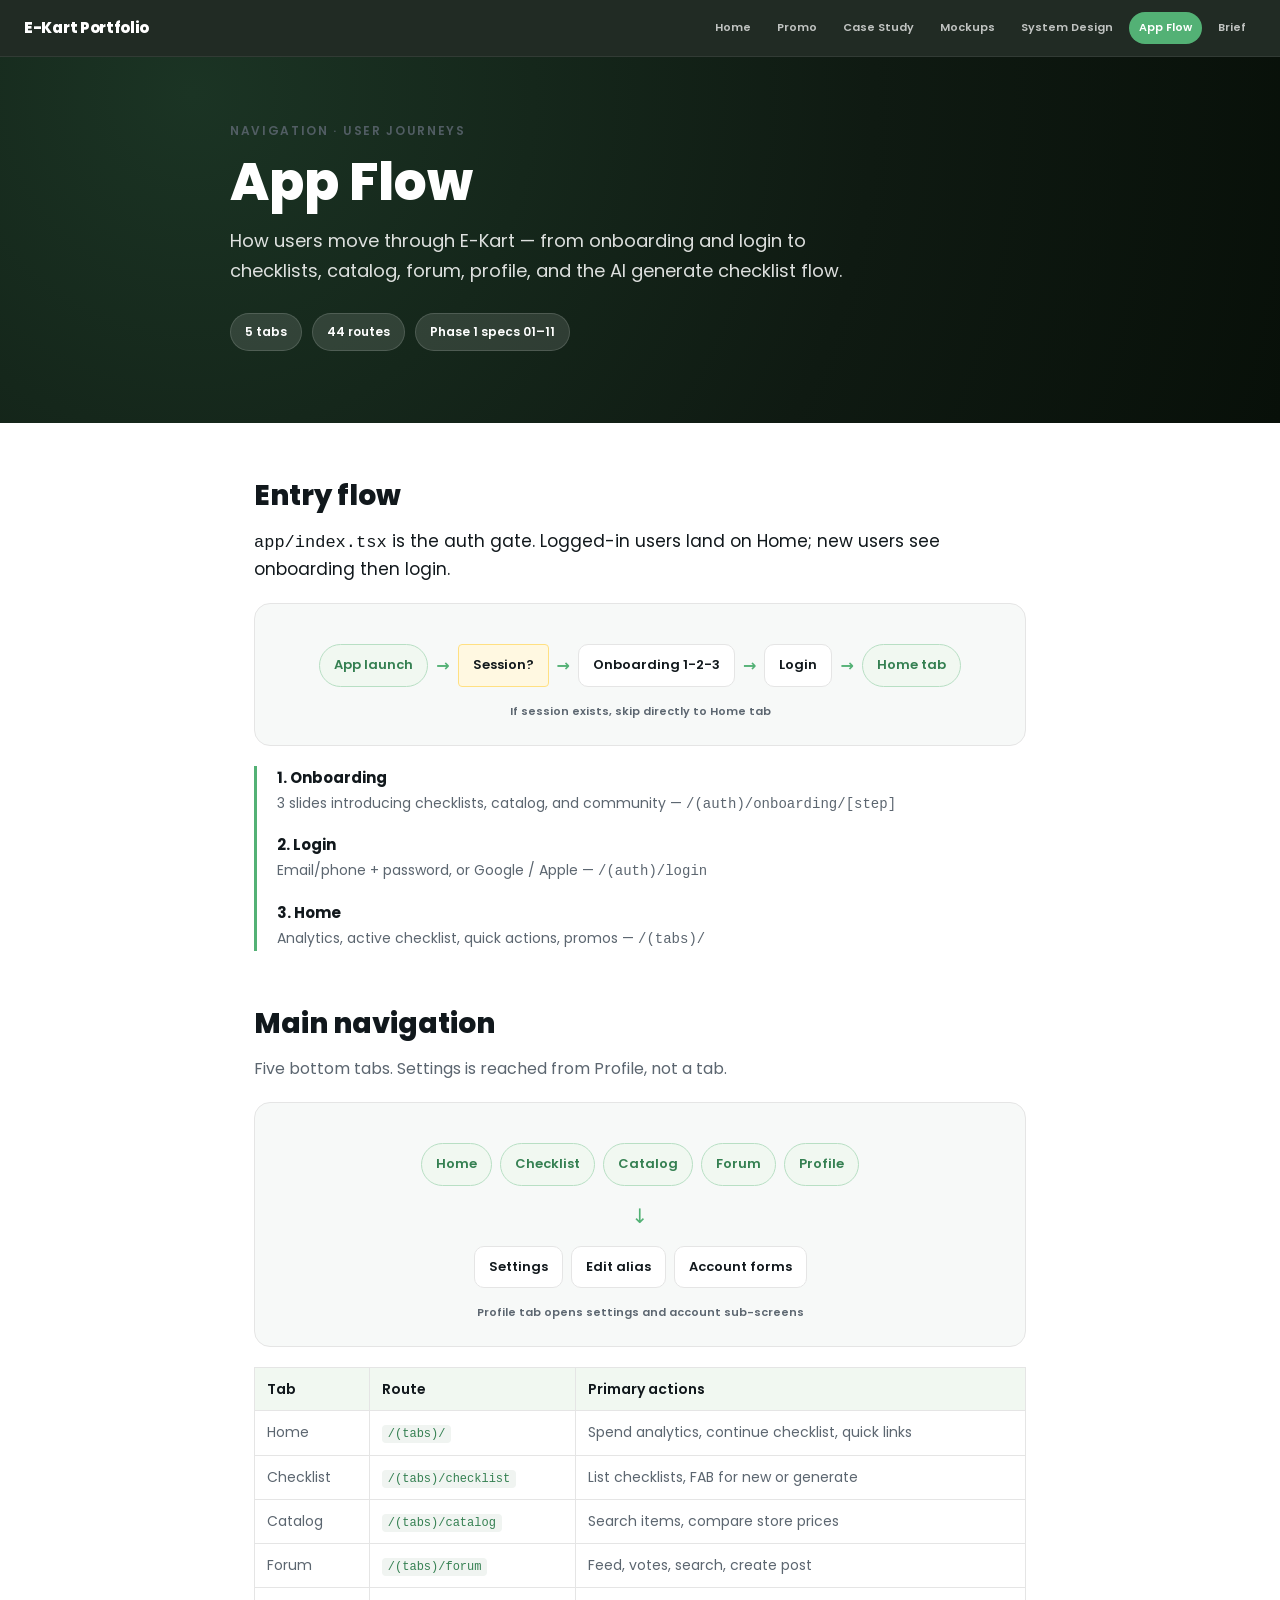
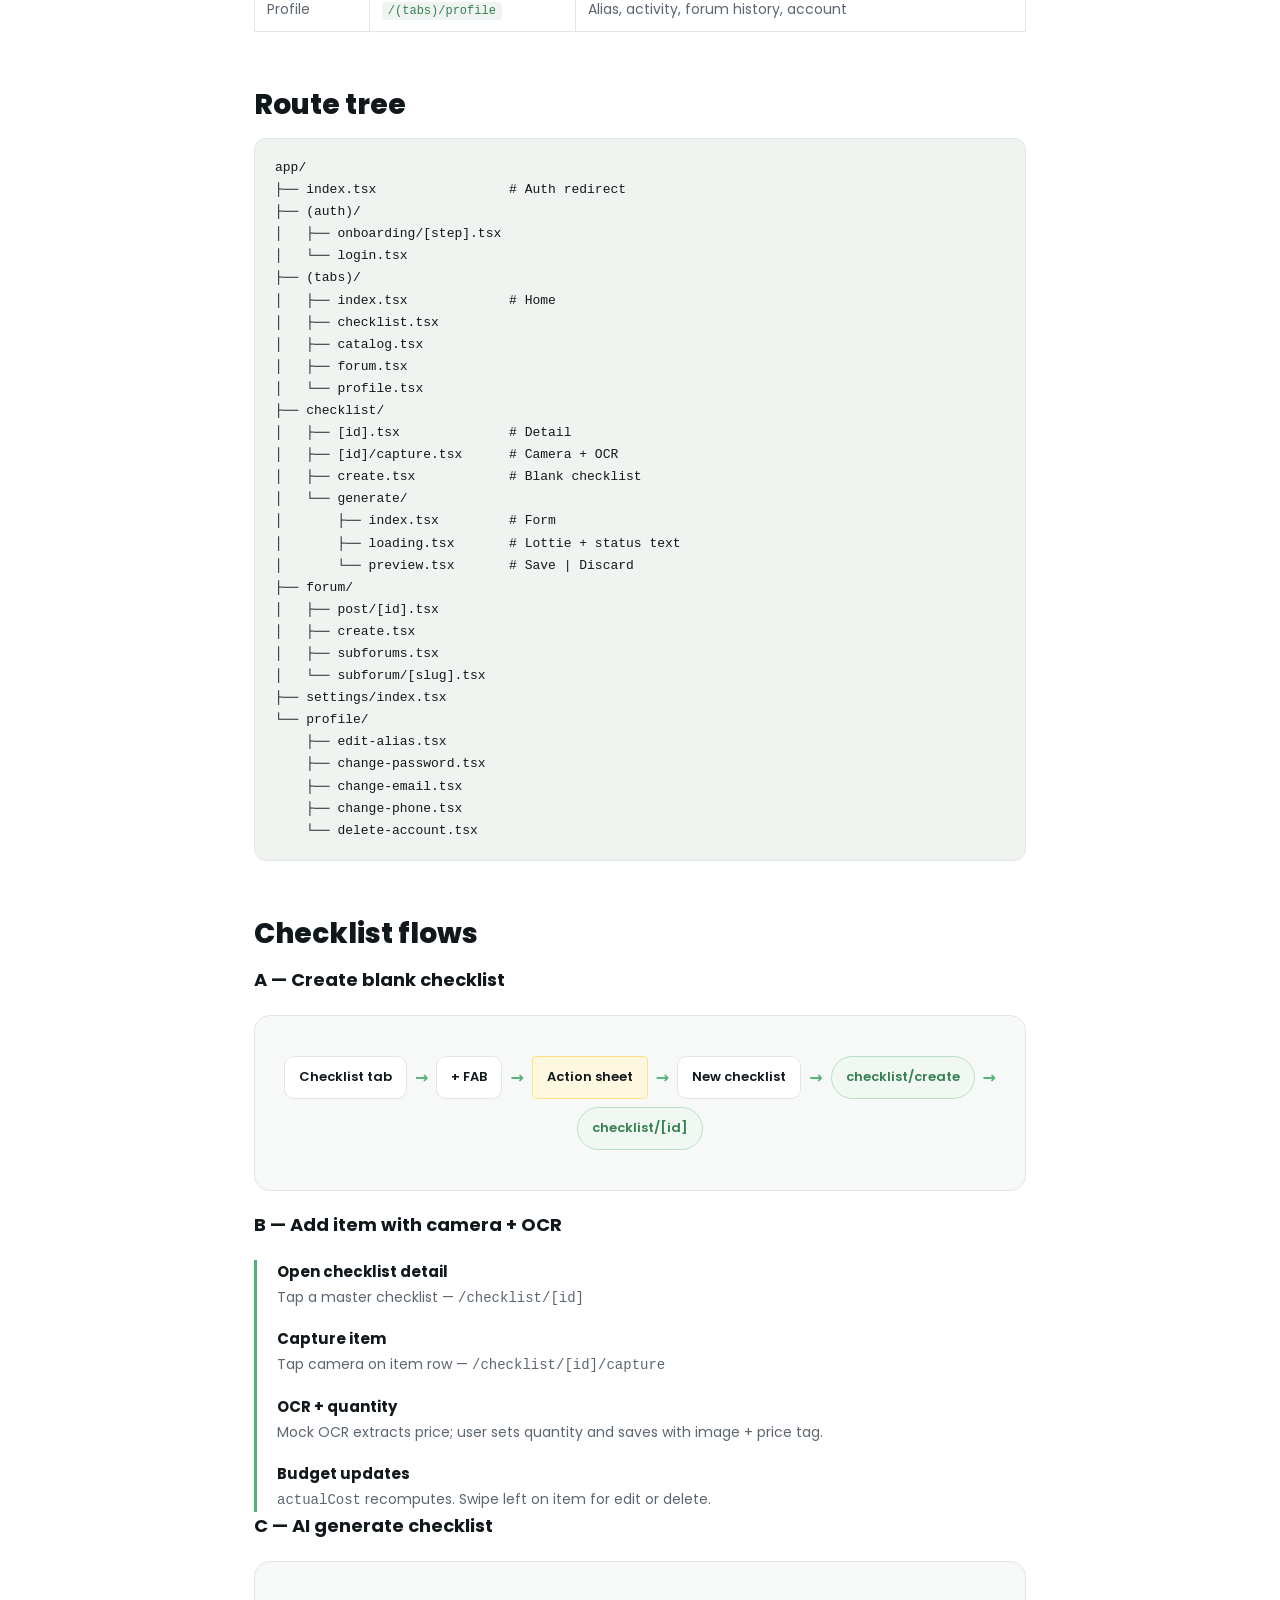
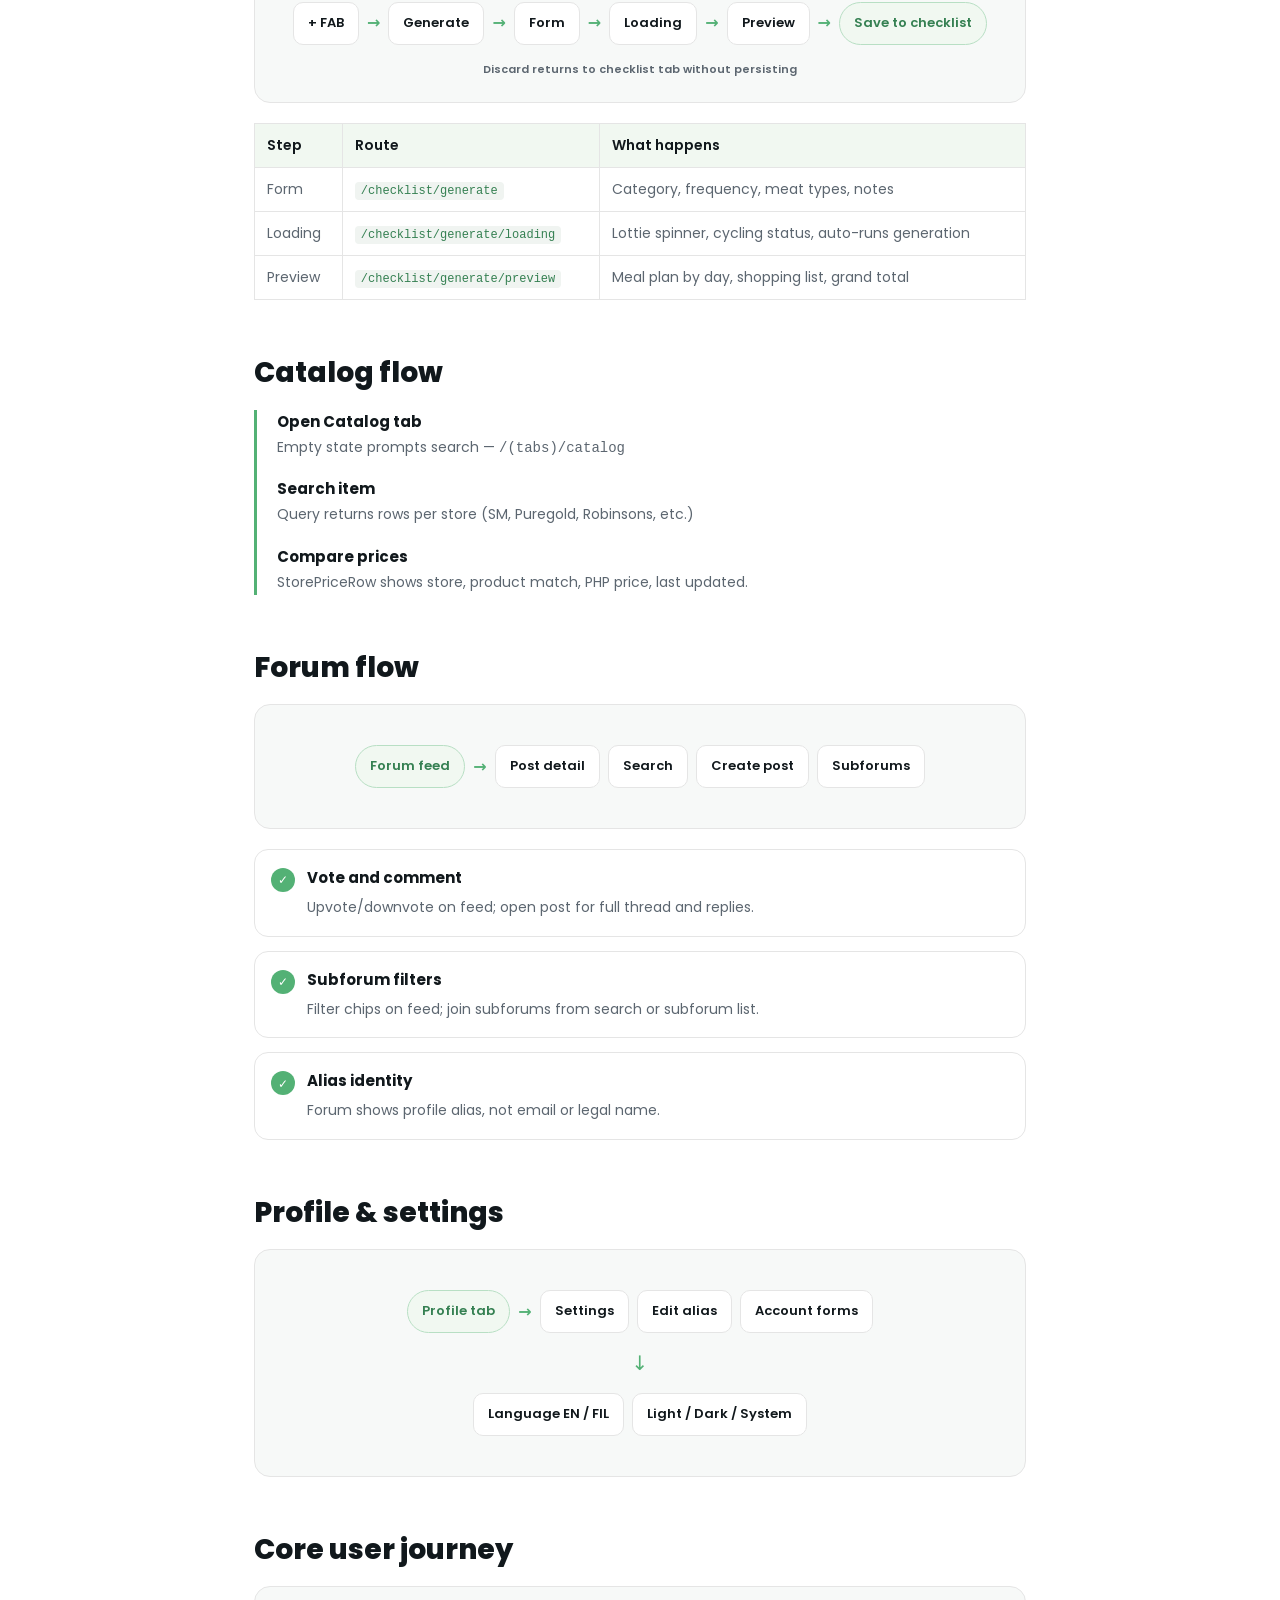
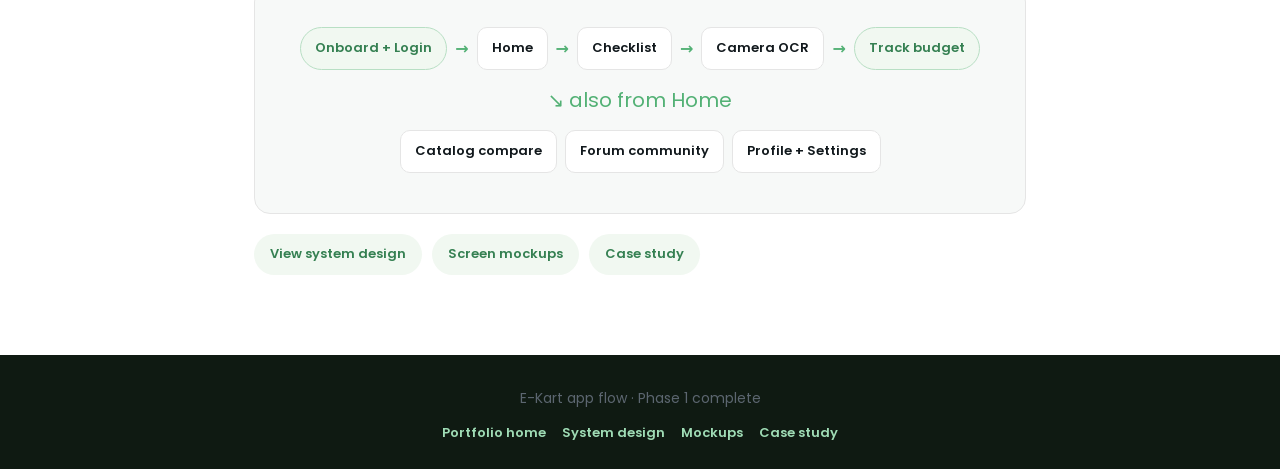
==== ekart-app-flow.html @ ab77cdf3 "e-kart portfolio" ====
<!DOCTYPE html>
<html lang="en">
  <head>
    <meta charset="UTF-8" />
    <meta name="viewport" content="width=device-width, initial-scale=1.0" />
    <title>E-Kart — App Flow</title>
    <link rel="preconnect" href="https://fonts.googleapis.com" />
    <link rel="preconnect" href="https://fonts.gstatic.com" crossorigin />
    <link
      href="https://fonts.googleapis.com/css2?family=Poppins:wght@400;500;600;700;800&display=swap"
      rel="stylesheet" />
    <link rel="stylesheet" href="portfolio-nav.css" />
    <link rel="stylesheet" href="portfolio-docs.css" />
  </head>
  <body>
    <nav class="portfolio-nav">
      <a class="portfolio-nav-brand" href="index.html">E-Kart Portfolio</a>
      <div class="portfolio-nav-links">
        <a href="index.html">Home</a>
        <a href="ekart-promo.html">Promo</a>
        <a href="ekart-case-study.html">Case Study</a>
        <a href="ekart-mockups.html">Mockups</a>
        <a href="ekart-system-design.html">System Design</a>
        <a href="ekart-app-flow.html" class="active">App Flow</a>
        <a href="ekart.md">Brief</a>
      </div>
    </nav>

    <header class="hero">
      <div class="hero-inner">
        <p class="eyebrow">Navigation · User Journeys</p>
        <h1>App Flow</h1>
        <p class="hero-lead">
          How users move through E-Kart — from onboarding and login to checklists, catalog, forum,
          profile, and the AI generate checklist flow.
        </p>
        <div class="meta">
          <span class="pill">5 tabs</span>
          <span class="pill">44 routes</span>
          <span class="pill">Phase 1 specs 01–11</span>
        </div>
      </div>
    </header>

    <main class="content">
      <section id="entry">
        <h2>Entry flow</h2>
        <p class="lead">
          <code>app/index.tsx</code> is the auth gate. Logged-in users land on Home; new users see
          onboarding then login.
        </p>
        <div class="diagram">
          <div class="flow-chart">
            <div class="flow-node start">App launch</div>
            <span class="flow-connector">→</span>
            <div class="flow-node decision">Session?</div>
            <span class="flow-connector">→</span>
            <div class="flow-node">Onboarding 1-2-3</div>
            <span class="flow-connector">→</span>
            <div class="flow-node">Login</div>
            <span class="flow-connector">→</span>
            <div class="flow-node accent start">Home tab</div>
          </div>
          <p class="flow-label">If session exists, skip directly to Home tab</p>
        </div>
        <div class="flow">
          <div class="flow-step">
            <strong>1. Onboarding</strong>
            <span>3 slides introducing checklists, catalog, and community — <code>/(auth)/onboarding/[step]</code></span>
          </div>
          <div class="flow-step">
            <strong>2. Login</strong>
            <span>Email/phone + password, or Google / Apple — <code>/(auth)/login</code></span>
          </div>
          <div class="flow-step">
            <strong>3. Home</strong>
            <span>Analytics, active checklist, quick actions, promos — <code>/(tabs)/</code></span>
          </div>
        </div>
      </section>

      <section id="tabs">
        <h2>Main navigation</h2>
        <p>Five bottom tabs. Settings is reached from Profile, not a tab.</p>
        <div class="diagram">
          <div class="flow-chart">
            <div class="flow-node start">Home</div>
            <div class="flow-node start">Checklist</div>
            <div class="flow-node start">Catalog</div>
            <div class="flow-node start">Forum</div>
            <div class="flow-node start">Profile</div>
          </div>
          <div class="arch-arrow-down">↓</div>
          <div class="flow-chart">
            <div class="flow-node">Settings</div>
            <div class="flow-node">Edit alias</div>
            <div class="flow-node">Account forms</div>
          </div>
          <p class="flow-label">Profile tab opens settings and account sub-screens</p>
        </div>
        <table class="doc-table">
          <thead>
            <tr>
              <th>Tab</th>
              <th>Route</th>
              <th>Primary actions</th>
            </tr>
          </thead>
          <tbody>
            <tr>
              <td>Home</td>
              <td><code>/(tabs)/</code></td>
              <td>Spend analytics, continue checklist, quick links</td>
            </tr>
            <tr>
              <td>Checklist</td>
              <td><code>/(tabs)/checklist</code></td>
              <td>List checklists, FAB for new or generate</td>
            </tr>
            <tr>
              <td>Catalog</td>
              <td><code>/(tabs)/catalog</code></td>
              <td>Search items, compare store prices</td>
            </tr>
            <tr>
              <td>Forum</td>
              <td><code>/(tabs)/forum</code></td>
              <td>Feed, votes, search, create post</td>
            </tr>
            <tr>
              <td>Profile</td>
              <td><code>/(tabs)/profile</code></td>
              <td>Alias, activity, forum history, account</td>
            </tr>
          </tbody>
        </table>
      </section>

      <section id="routes">
        <h2>Route tree</h2>
        <pre class="route-tree">app/
├── index.tsx                 # Auth redirect
├── (auth)/
│   ├── onboarding/[step].tsx
│   └── login.tsx
├── (tabs)/
│   ├── index.tsx             # Home
│   ├── checklist.tsx
│   ├── catalog.tsx
│   ├── forum.tsx
│   └── profile.tsx
├── checklist/
│   ├── [id].tsx              # Detail
│   ├── [id]/capture.tsx      # Camera + OCR
│   ├── create.tsx            # Blank checklist
│   └── generate/
│       ├── index.tsx         # Form
│       ├── loading.tsx       # Lottie + status text
│       └── preview.tsx       # Save | Discard
├── forum/
│   ├── post/[id].tsx
│   ├── create.tsx
│   ├── subforums.tsx
│   └── subforum/[slug].tsx
├── settings/index.tsx
└── profile/
    ├── edit-alias.tsx
    ├── change-password.tsx
    ├── change-email.tsx
    ├── change-phone.tsx
    └── delete-account.tsx</pre>
      </section>

      <section id="checklist">
        <h2>Checklist flows</h2>

        <h3>A — Create blank checklist</h3>
        <div class="diagram">
          <div class="flow-chart">
            <div class="flow-node">Checklist tab</div>
            <span class="flow-connector">→</span>
            <div class="flow-node">+ FAB</div>
            <span class="flow-connector">→</span>
            <div class="flow-node decision">Action sheet</div>
            <span class="flow-connector">→</span>
            <div class="flow-node">New checklist</div>
            <span class="flow-connector">→</span>
            <div class="flow-node accent">checklist/create</div>
            <span class="flow-connector">→</span>
            <div class="flow-node accent">checklist/[id]</div>
          </div>
        </div>

        <h3>B — Add item with camera + OCR</h3>
        <div class="flow">
          <div class="flow-step">
            <strong>Open checklist detail</strong>
            <span>Tap a master checklist — <code>/checklist/[id]</code></span>
          </div>
          <div class="flow-step">
            <strong>Capture item</strong>
            <span>Tap camera on item row — <code>/checklist/[id]/capture</code></span>
          </div>
          <div class="flow-step">
            <strong>OCR + quantity</strong>
            <span>Mock OCR extracts price; user sets quantity and saves with image + price tag.</span>
          </div>
          <div class="flow-step">
            <strong>Budget updates</strong>
            <span><code>actualCost</code> recomputes. Swipe left on item for edit or delete.</span>
          </div>
        </div>

        <h3>C — AI generate checklist</h3>
        <div class="diagram">
          <div class="flow-chart">
            <div class="flow-node">+ FAB</div>
            <span class="flow-connector">→</span>
            <div class="flow-node">Generate</div>
            <span class="flow-connector">→</span>
            <div class="flow-node">Form</div>
            <span class="flow-connector">→</span>
            <div class="flow-node">Loading</div>
            <span class="flow-connector">→</span>
            <div class="flow-node">Preview</div>
            <span class="flow-connector">→</span>
            <div class="flow-node accent">Save to checklist</div>
          </div>
          <p class="flow-label">Discard returns to checklist tab without persisting</p>
        </div>
        <table class="doc-table">
          <thead>
            <tr>
              <th>Step</th>
              <th>Route</th>
              <th>What happens</th>
            </tr>
          </thead>
          <tbody>
            <tr>
              <td>Form</td>
              <td><code>/checklist/generate</code></td>
              <td>Category, frequency, meat types, notes</td>
            </tr>
            <tr>
              <td>Loading</td>
              <td><code>/checklist/generate/loading</code></td>
              <td>Lottie spinner, cycling status, auto-runs generation</td>
            </tr>
            <tr>
              <td>Preview</td>
              <td><code>/checklist/generate/preview</code></td>
              <td>Meal plan by day, shopping list, grand total</td>
            </tr>
          </tbody>
        </table>
      </section>

      <section id="catalog">
        <h2>Catalog flow</h2>
        <div class="flow">
          <div class="flow-step">
            <strong>Open Catalog tab</strong>
            <span>Empty state prompts search — <code>/(tabs)/catalog</code></span>
          </div>
          <div class="flow-step">
            <strong>Search item</strong>
            <span>Query returns rows per store (SM, Puregold, Robinsons, etc.)</span>
          </div>
          <div class="flow-step">
            <strong>Compare prices</strong>
            <span>StorePriceRow shows store, product match, PHP price, last updated.</span>
          </div>
        </div>
      </section>

      <section id="forum">
        <h2>Forum flow</h2>
        <div class="diagram">
          <div class="flow-chart">
            <div class="flow-node start">Forum feed</div>
            <span class="flow-connector">→</span>
            <div class="flow-node">Post detail</div>
            <div class="flow-node">Search</div>
            <div class="flow-node">Create post</div>
            <div class="flow-node">Subforums</div>
          </div>
        </div>
        <ul class="feature-list">
          <li>
            <div>
              <strong>Vote and comment</strong>
              <span>Upvote/downvote on feed; open post for full thread and replies.</span>
            </div>
          </li>
          <li>
            <div>
              <strong>Subforum filters</strong>
              <span>Filter chips on feed; join subforums from search or subforum list.</span>
            </div>
          </li>
          <li>
            <div>
              <strong>Alias identity</strong>
              <span>Forum shows profile alias, not email or legal name.</span>
            </div>
          </li>
        </ul>
      </section>

      <section id="profile">
        <h2>Profile &amp; settings</h2>
        <div class="diagram">
          <div class="flow-chart">
            <div class="flow-node start">Profile tab</div>
            <span class="flow-connector">→</span>
            <div class="flow-node">Settings</div>
            <div class="flow-node">Edit alias</div>
            <div class="flow-node">Account forms</div>
          </div>
          <div class="arch-arrow-down">↓</div>
          <div class="flow-chart">
            <div class="flow-node">Language EN / FIL</div>
            <div class="flow-node">Light / Dark / System</div>
          </div>
        </div>
      </section>

      <section id="journey">
        <h2>Core user journey</h2>
        <div class="diagram">
          <div class="flow-chart">
            <div class="flow-node start">Onboard + Login</div>
            <span class="flow-connector">→</span>
            <div class="flow-node">Home</div>
            <span class="flow-connector">→</span>
            <div class="flow-node">Checklist</div>
            <span class="flow-connector">→</span>
            <div class="flow-node">Camera OCR</div>
            <span class="flow-connector">→</span>
            <div class="flow-node accent">Track budget</div>
          </div>
          <div class="arch-arrow-down">↘ also from Home</div>
          <div class="flow-chart">
            <div class="flow-node">Catalog compare</div>
            <div class="flow-node">Forum community</div>
            <div class="flow-node">Profile + Settings</div>
          </div>
        </div>
        <div class="cross-links">
          <a href="ekart-system-design.html">View system design</a>
          <a href="ekart-mockups.html">Screen mockups</a>
          <a href="ekart-case-study.html">Case study</a>
        </div>
      </section>
    </main>

    <footer>
      <p>E-Kart app flow · Phase 1 complete</p>
      <nav class="portfolio-footer-nav portfolio-footer-nav--dark">
        <a href="index.html">Portfolio home</a>
        <a href="ekart-system-design.html">System design</a>
        <a href="ekart-mockups.html">Mockups</a>
        <a href="ekart-case-study.html">Case study</a>
      </nav>
    </footer>
  </body>
</html>
---- portfolio-nav.css ----
/* Shared navigation for E-Kart portfolio pages */
.portfolio-nav {
  position: sticky;
  top: 0;
  z-index: 100;
  display: flex;
  align-items: center;
  justify-content: space-between;
  gap: 16px;
  padding: 12px 24px;
  background: rgba(15, 26, 18, 0.92);
  backdrop-filter: blur(10px);
  border-bottom: 1px solid rgba(255, 255, 255, 0.08);
  font-family: 'Poppins', system-ui, sans-serif;
}

.portfolio-nav-brand {
  color: #fff;
  font-size: 15px;
  font-weight: 800;
  text-decoration: none;
  letter-spacing: -0.02em;
}

.portfolio-nav-brand:hover {
  color: #9fdcb5;
  text-decoration: none;
}

.portfolio-nav-links {
  display: flex;
  flex-wrap: wrap;
  gap: 6px;
  justify-content: flex-end;
}

.portfolio-nav-links a {
  color: rgba(255, 255, 255, 0.72);
  font-size: 11px;
  font-weight: 600;
  text-decoration: none;
  padding: 7px 10px;
  border-radius: 999px;
  transition: background 0.15s, color 0.15s;
}

.portfolio-nav-links a:hover {
  color: #fff;
  background: rgba(255, 255, 255, 0.1);
  text-decoration: none;
}

.portfolio-nav-links a.active {
  color: #fff;
  background: #53b175;
}

.portfolio-footer-nav {
  display: flex;
  flex-wrap: wrap;
  gap: 8px 16px;
  justify-content: center;
  margin-top: 12px;
}

.portfolio-footer-nav a {
  font-size: 13px;
  font-weight: 600;
  text-decoration: none;
}

.portfolio-footer-nav--dark a {
  color: #9fdcb5;
}

.portfolio-footer-nav--light a {
  color: #358052;
}

@media (max-width: 640px) {
  .portfolio-nav {
    flex-direction: column;
    align-items: stretch;
    padding: 12px 16px;
  }

  .portfolio-nav-links {
    justify-content: flex-start;
  }
}

@media print {
  .portfolio-nav {
    display: none;
  }
}
---- portfolio-docs.css ----
/* Documentation pages — aligned with ekart-case-study.html */
:root {
  --accent: #53b175;
  --accent-dark: #358052;
  --accent-soft: #f1f8f1;
  --bg-deep: #0f1a12;
  --text: #11181c;
  --text-muted: #5c6670;
  --border: #e5e5e5;
  --surface: #ffffff;
  --surface-alt: #f7f9f8;
  --code-bg: #f0f4f1;
}

* {
  box-sizing: border-box;
  margin: 0;
  padding: 0;
}

body {
  font-family: 'Poppins', system-ui, sans-serif;
  color: var(--text);
  background: var(--surface);
  line-height: 1.6;
}

a {
  color: var(--accent-dark);
  text-decoration: none;
}

a:hover {
  text-decoration: underline;
}

.hero {
  background: radial-gradient(circle at 15% 10%, #1b3424 0%, var(--bg-deep) 60%, #081009 100%);
  color: #fff;
  padding: 64px 24px 72px;
}

.hero-inner,
.content {
  max-width: 820px;
  margin: 0 auto;
}

.eyebrow {
  font-size: 12px;
  font-weight: 600;
  letter-spacing: 0.14em;
  text-transform: uppercase;
  opacity: 0.85;
}

.hero h1 {
  font-size: clamp(36px, 6vw, 52px);
  font-weight: 800;
  line-height: 1.08;
  margin-top: 12px;
}

.hero-lead {
  margin-top: 16px;
  font-size: 18px;
  line-height: 1.65;
  color: rgba(255, 255, 255, 0.86);
  max-width: 640px;
}

.meta {
  display: flex;
  flex-wrap: wrap;
  gap: 10px;
  margin-top: 28px;
}

.pill {
  font-size: 12px;
  font-weight: 600;
  padding: 8px 14px;
  border-radius: 999px;
  background: rgba(255, 255, 255, 0.12);
  border: 1px solid rgba(255, 255, 255, 0.14);
}

.content {
  padding: 56px 24px 80px;
}

section + section {
  margin-top: 56px;
}

h2 {
  font-size: 28px;
  font-weight: 800;
  line-height: 1.2;
  margin-bottom: 16px;
}

h3 {
  font-size: 18px;
  font-weight: 700;
  margin-bottom: 8px;
}

p {
  color: var(--text-muted);
  margin-bottom: 14px;
}

p:last-child {
  margin-bottom: 0;
}

.lead {
  font-size: 17px;
  color: var(--text);
}

.grid-2 {
  display: grid;
  grid-template-columns: repeat(2, minmax(0, 1fr));
  gap: 16px;
  margin-top: 20px;
}

.card {
  background: var(--surface-alt);
  border: 1px solid var(--border);
  border-radius: 16px;
  padding: 20px;
}

.card p {
  font-size: 14px;
}

.card strong {
  display: block;
  color: var(--text);
  font-size: 15px;
  margin-bottom: 6px;
}

.phase-badge {
  display: inline-block;
  font-size: 11px;
  font-weight: 700;
  letter-spacing: 0.06em;
  text-transform: uppercase;
  padding: 4px 10px;
  border-radius: 999px;
  margin-bottom: 12px;
}

.phase-badge.p1 {
  background: var(--accent-soft);
  color: var(--accent-dark);
}

.phase-badge.p2 {
  background: #e8f0ff;
  color: #2b4c8c;
}

.feature-list {
  list-style: none;
  margin-top: 16px;
  display: flex;
  flex-direction: column;
  gap: 14px;
}

.feature-list li {
  display: flex;
  gap: 12px;
  align-items: flex-start;
  padding: 16px;
  border: 1px solid var(--border);
  border-radius: 14px;
  background: var(--surface);
}

.feature-list li::before {
  content: '✓';
  flex-shrink: 0;
  width: 24px;
  height: 24px;
  border-radius: 50%;
  background: var(--accent);
  color: #fff;
  font-size: 12px;
  font-weight: 700;
  display: grid;
  place-items: center;
  margin-top: 2px;
}

.feature-list strong {
  display: block;
  color: var(--text);
  font-size: 15px;
  margin-bottom: 4px;
}

.feature-list span {
  font-size: 14px;
  color: var(--text-muted);
}

.doc-table {
  width: 100%;
  border-collapse: collapse;
  margin: 16px 0;
  font-size: 14px;
}

.doc-table th,
.doc-table td {
  border: 1px solid var(--border);
  padding: 10px 12px;
  text-align: left;
  vertical-align: top;
}

.doc-table th {
  background: var(--accent-soft);
  color: var(--text);
  font-weight: 600;
}

.doc-table td {
  color: var(--text-muted);
}

.doc-table code {
  font-size: 12px;
  background: var(--code-bg);
  padding: 2px 6px;
  border-radius: 4px;
  color: var(--accent-dark);
}

.flow {
  margin-top: 20px;
  border-left: 3px solid var(--accent);
  padding-left: 20px;
  display: flex;
  flex-direction: column;
  gap: 18px;
}

.flow-step strong {
  display: block;
  color: var(--text);
  font-size: 15px;
}

.flow-step span {
  font-size: 14px;
  color: var(--text-muted);
}

.route-tree {
  font-family: ui-monospace, 'SF Mono', Menlo, monospace;
  font-size: 13px;
  line-height: 1.7;
  color: var(--text);
  background: var(--code-bg);
  border: 1px solid var(--border);
  border-radius: 12px;
  padding: 18px 20px;
  overflow-x: auto;
  margin-top: 16px;
}

/* Architecture diagrams — pure CSS, no Mermaid */
.diagram {
  margin: 20px 0;
  padding: 24px;
  background: var(--surface-alt);
  border: 1px solid var(--border);
  border-radius: 16px;
  overflow-x: auto;
}

.arch-row {
  display: flex;
  align-items: stretch;
  justify-content: center;
  gap: 12px;
  flex-wrap: wrap;
}

.arch-col {
  display: flex;
  flex-direction: column;
  gap: 8px;
  min-width: 140px;
}

.arch-group-label {
  font-size: 11px;
  font-weight: 700;
  letter-spacing: 0.08em;
  text-transform: uppercase;
  color: var(--text-muted);
  text-align: center;
  margin-bottom: 4px;
}

.arch-box {
  background: var(--surface);
  border: 1px solid var(--border);
  border-radius: 12px;
  padding: 12px 14px;
  font-size: 13px;
  font-weight: 600;
  color: var(--text);
  text-align: center;
}

.arch-box.accent {
  background: var(--accent-soft);
  border-color: #b8dfc4;
  color: var(--accent-dark);
}

.arch-box.dark {
  background: var(--bg-deep);
  border-color: #2a3d30;
  color: #9fdcb5;
}

.arch-arrow {
  display: flex;
  align-items: center;
  justify-content: center;
  color: var(--accent);
  font-size: 22px;
  font-weight: 700;
  min-width: 28px;
}

.arch-arrow-down {
  text-align: center;
  color: var(--accent);
  font-size: 20px;
  line-height: 1;
  padding: 4px 0;
}

.arch-stack {
  display: flex;
  flex-direction: column;
  gap: 8px;
  max-width: 480px;
  margin: 16px auto;
}

.layer-box {
  border-radius: 12px;
  padding: 14px 18px;
  text-align: center;
  font-size: 14px;
  font-weight: 600;
  border: 1px solid var(--border);
}

.layer-box.view {
  background: #e8f5e9;
  border-color: #a5d6a7;
  color: #2e7d32;
}

.layer-box.vm {
  background: #e3f2fd;
  border-color: #90caf9;
  color: #1565c0;
}

.layer-box.store {
  background: #fff3e0;
  border-color: #ffcc80;
  color: #e65100;
}

.layer-box.service {
  background: #f3e5f5;
  border-color: #ce93d8;
  color: #6a1b9a;
}

.layer-box.data {
  background: var(--surface);
  color: var(--text-muted);
  font-weight: 500;
}

.layer-arrow {
  text-align: center;
  color: var(--text-muted);
  font-size: 18px;
}

.flow-chart {
  display: flex;
  flex-wrap: wrap;
  align-items: center;
  gap: 8px;
  justify-content: center;
  margin: 16px 0;
}

.flow-node {
  background: var(--surface);
  border: 1px solid var(--border);
  border-radius: 10px;
  padding: 10px 14px;
  font-size: 13px;
  font-weight: 600;
  color: var(--text);
  text-align: center;
}

.flow-node.start,
.flow-node.accent {
  border-radius: 999px;
  background: var(--accent-soft);
  border-color: #b8dfc4;
  color: var(--accent-dark);
}

.flow-node.decision {
  border-radius: 4px;
  transform: rotate(0deg);
  background: #fff8e1;
  border-color: #ffe082;
}

.flow-connector {
  color: var(--accent);
  font-weight: 700;
  font-size: 16px;
}

.flow-label {
  font-size: 11px;
  color: var(--text-muted);
  font-weight: 600;
  width: 100%;
  text-align: center;
}

.seq-list {
  margin-top: 16px;
  border: 1px solid var(--border);
  border-radius: 14px;
  overflow: hidden;
}

.seq-row {
  display: grid;
  grid-template-columns: 100px 1fr;
  gap: 12px;
  padding: 12px 16px;
  border-bottom: 1px solid var(--border);
  font-size: 14px;
}

.seq-row:last-child {
  border-bottom: none;
}

.seq-row:nth-child(even) {
  background: var(--surface-alt);
}

.seq-actor {
  font-weight: 700;
  color: var(--accent-dark);
  font-size: 12px;
}

.seq-action {
  color: var(--text-muted);
}

.cross-links {
  display: flex;
  flex-wrap: wrap;
  gap: 10px;
  margin-top: 20px;
}

.cross-links a {
  font-size: 13px;
  font-weight: 600;
  padding: 10px 16px;
  border-radius: 999px;
  background: var(--accent-soft);
  text-decoration: none;
}

.cross-links a:hover {
  background: var(--accent);
  color: #fff;
  text-decoration: none;
}

footer {
  background: var(--bg-deep);
  color: rgba(255, 255, 255, 0.8);
  padding: 32px 24px;
  text-align: center;
  font-size: 14px;
}

footer a {
  color: #9fdcb5;
}

@media (max-width: 720px) {
  .grid-2 {
    grid-template-columns: 1fr;
  }

  .arch-row {
    flex-direction: column;
    align-items: center;
  }

  .arch-arrow {
    transform: rotate(90deg);
  }

  .seq-row {
    grid-template-columns: 1fr;
    gap: 4px;
  }
}

@media print {
  .portfolio-nav {
    display: none;
  }
}
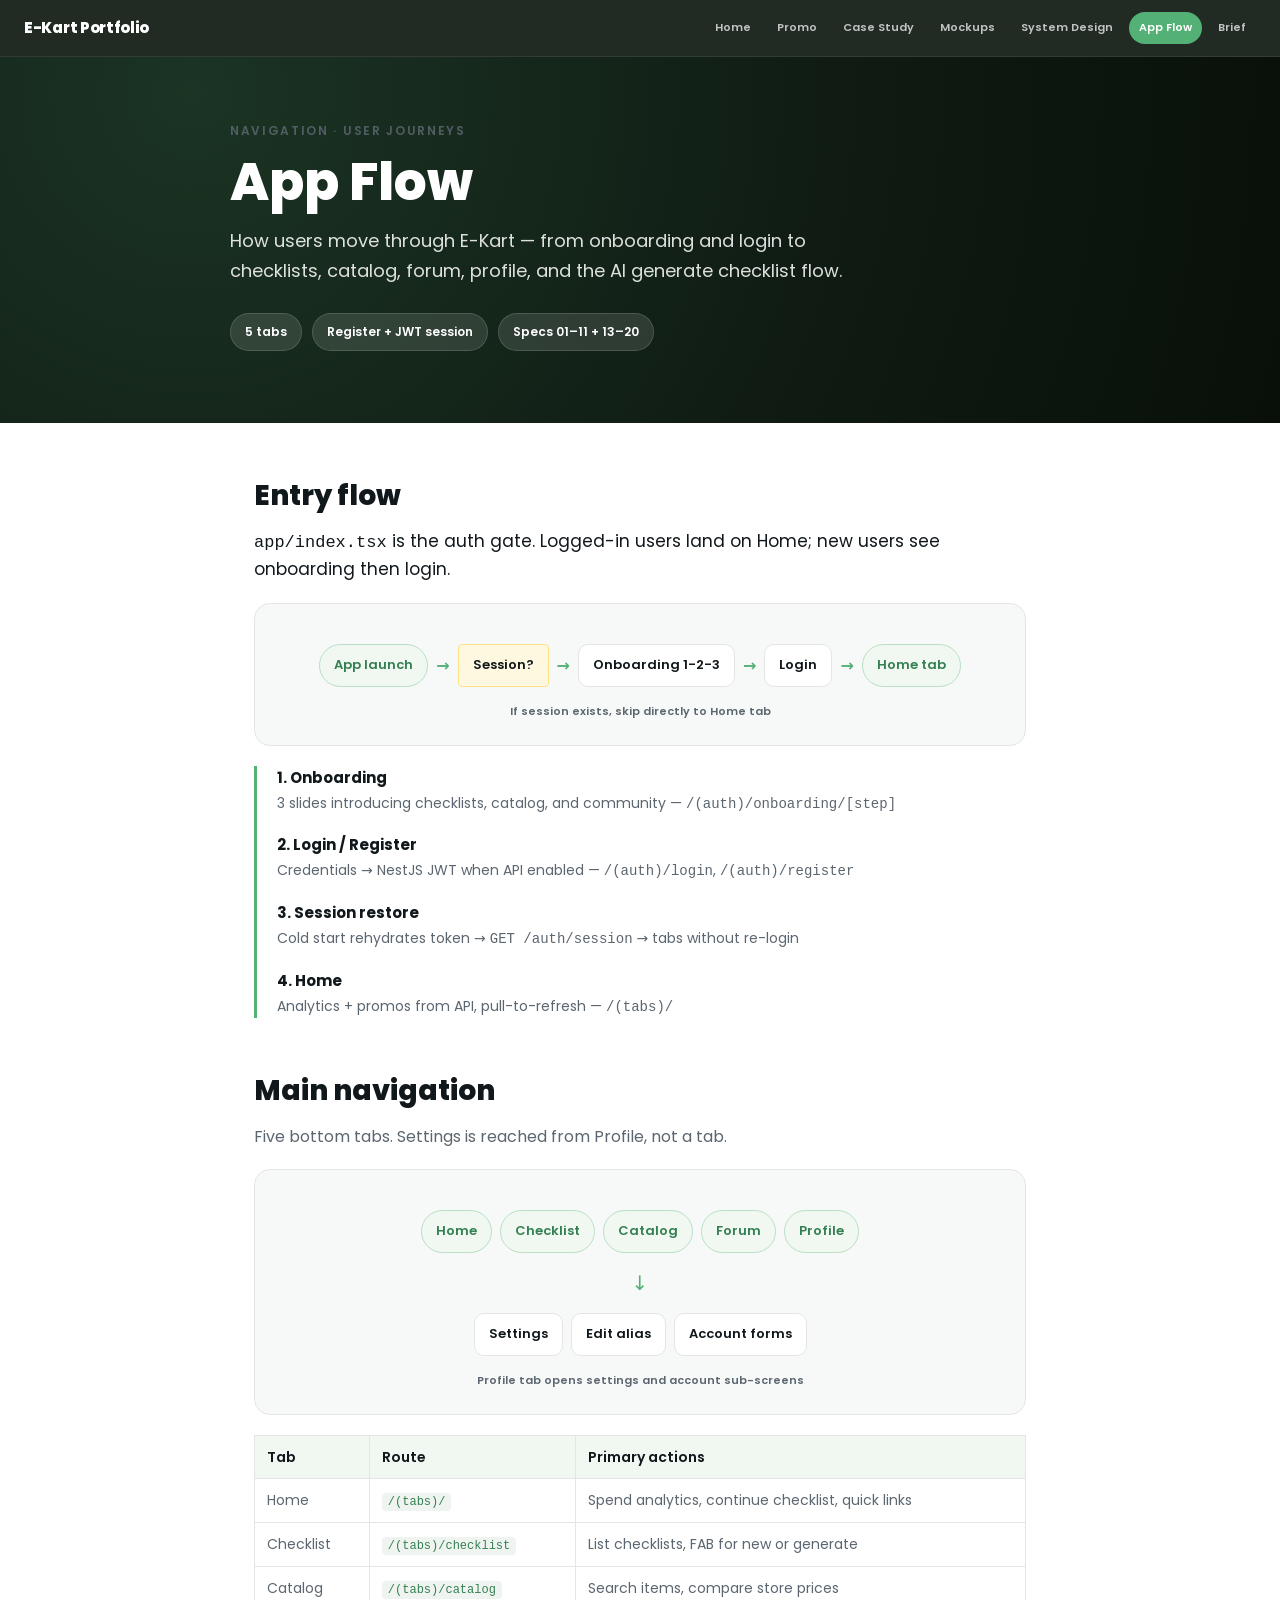
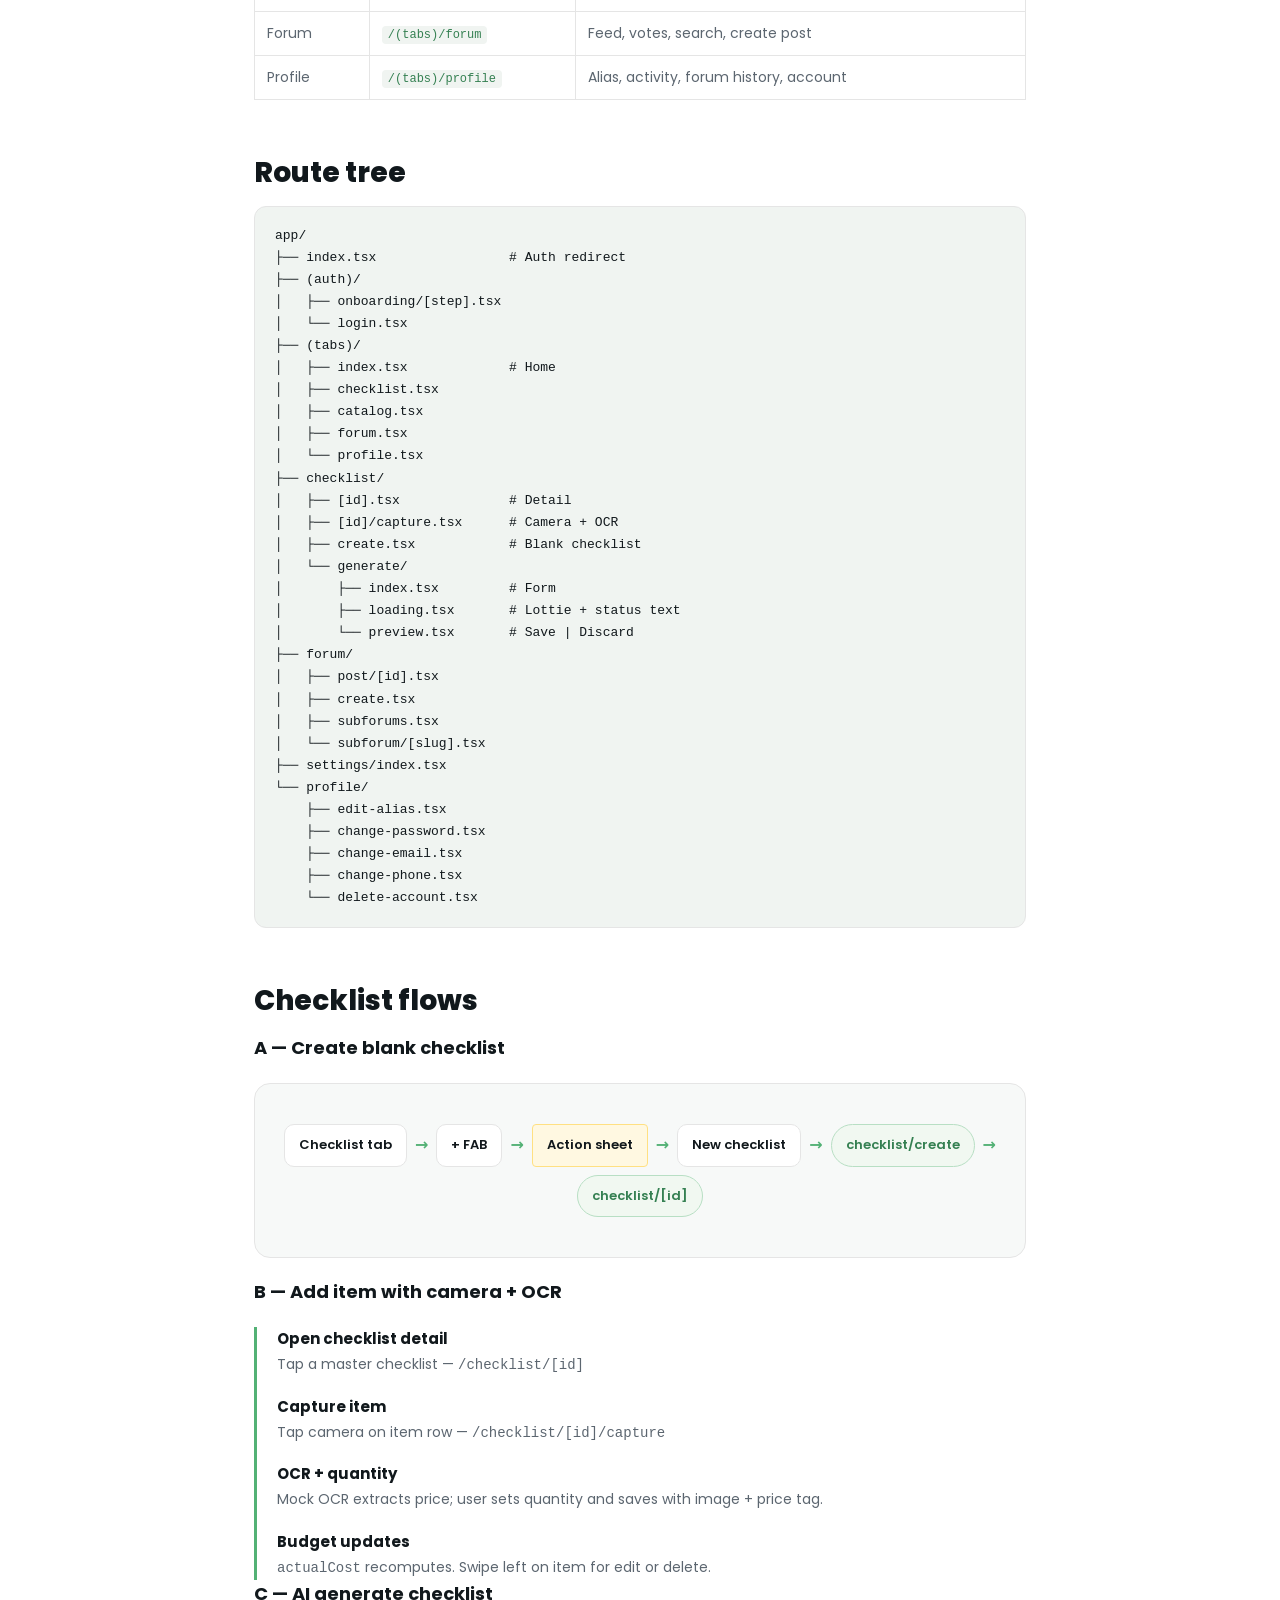
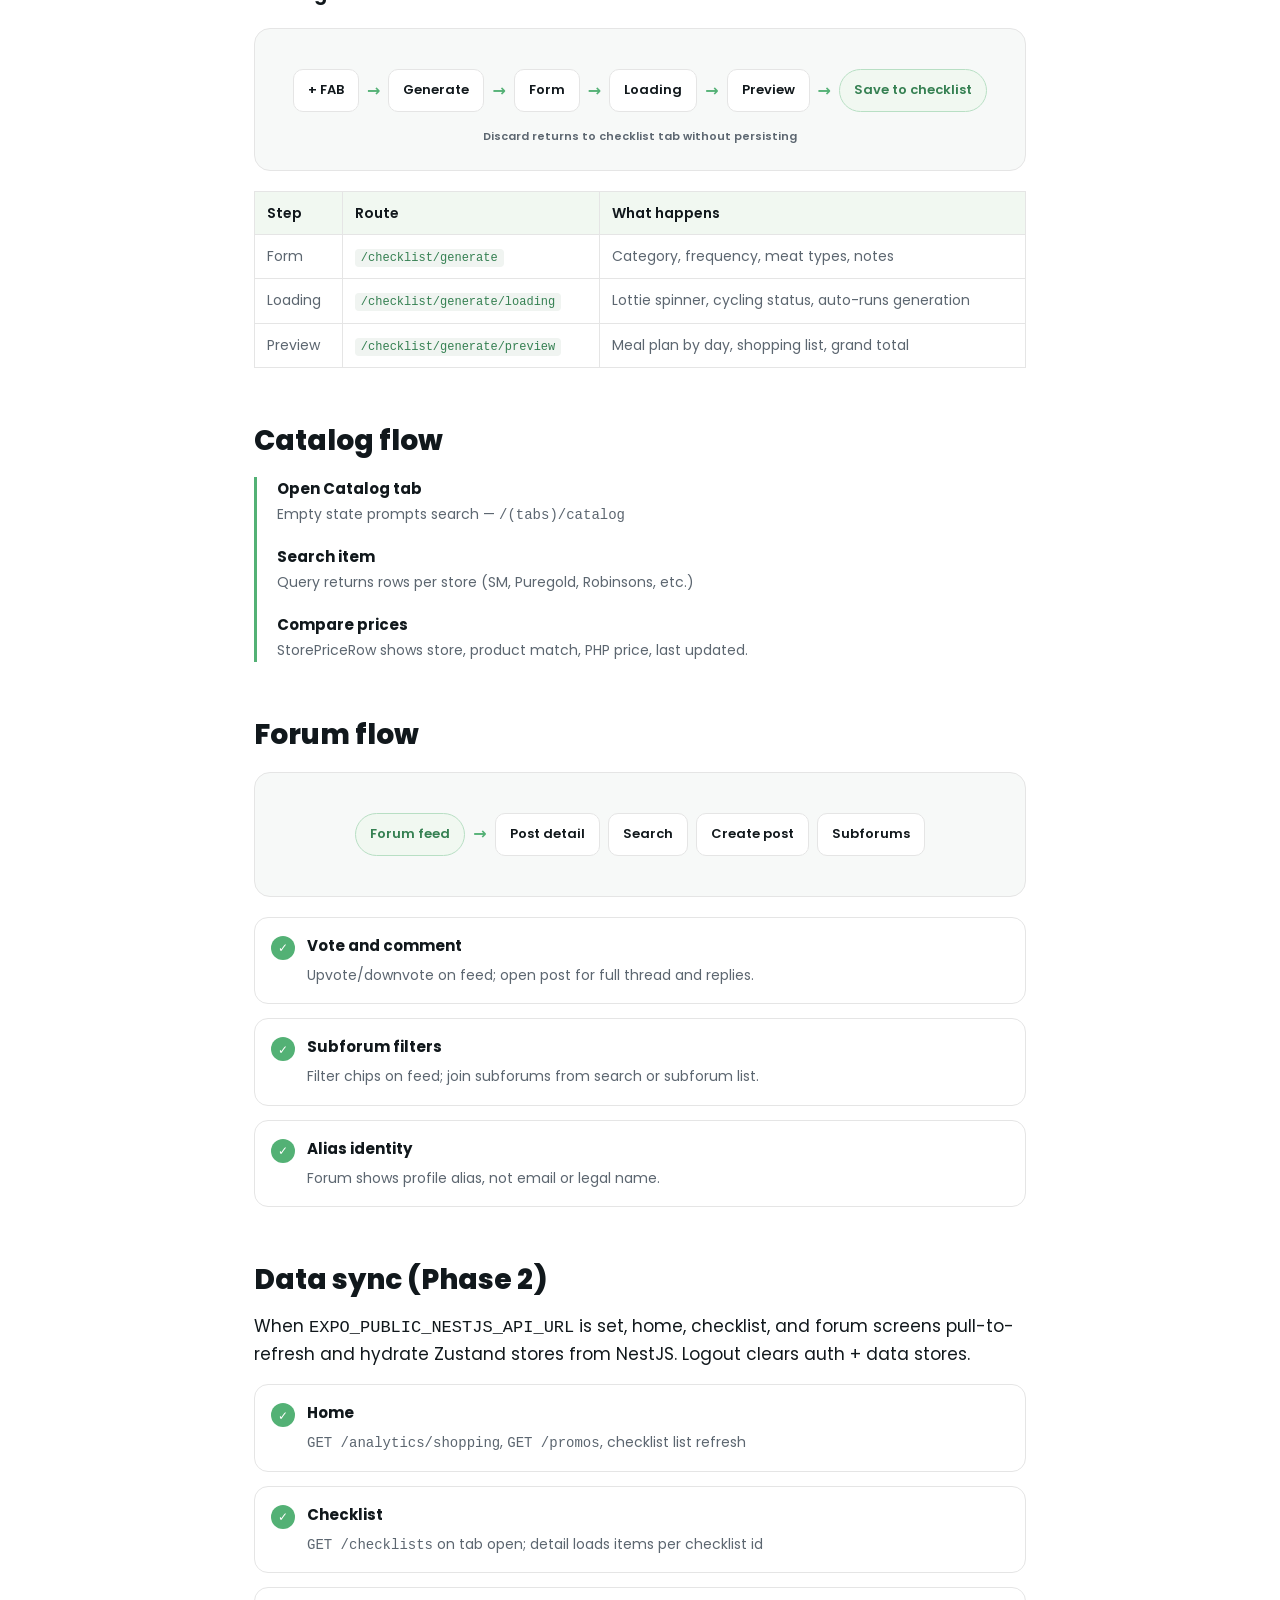
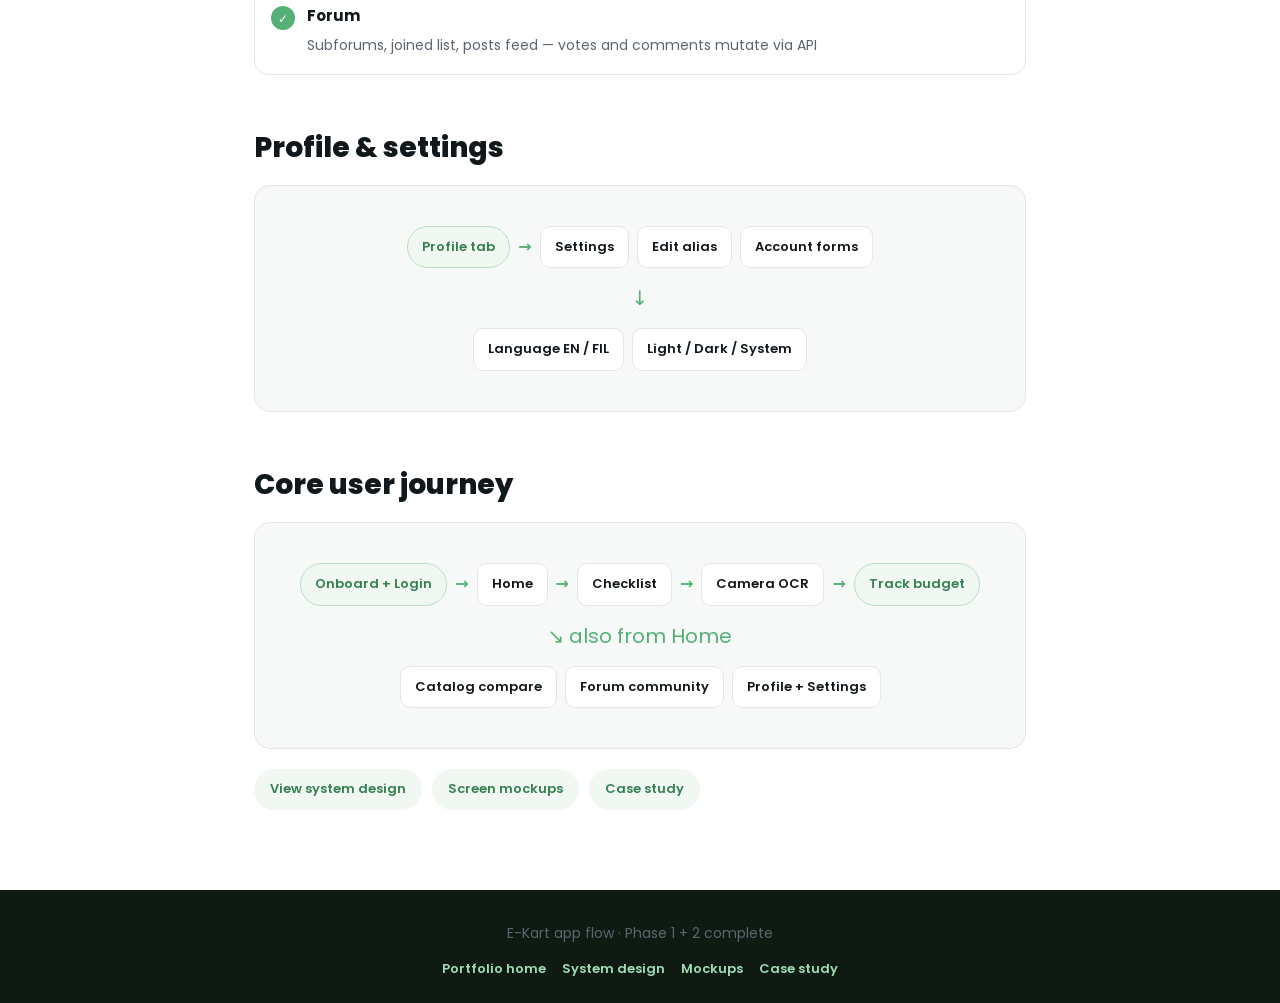
==== commit 4d95c007: "update contents" ====
--- a/ekart-app-flow.html
+++ b/ekart-app-flow.html
@@ -36,8 +36,8 @@
         </p>
         <div class="meta">
           <span class="pill">5 tabs</span>
-          <span class="pill">44 routes</span>
-          <span class="pill">Phase 1 specs 01–11</span>
+          <span class="pill">Register + JWT session</span>
+          <span class="pill">Specs 01–11 + 13–20</span>
         </div>
       </div>
     </header>
@@ -69,12 +69,16 @@
             <span>3 slides introducing checklists, catalog, and community — <code>/(auth)/onboarding/[step]</code></span>
           </div>
           <div class="flow-step">
-            <strong>2. Login</strong>
-            <span>Email/phone + password, or Google / Apple — <code>/(auth)/login</code></span>
-          </div>
-          <div class="flow-step">
-            <strong>3. Home</strong>
-            <span>Analytics, active checklist, quick actions, promos — <code>/(tabs)/</code></span>
+            <strong>2. Login / Register</strong>
+            <span>Credentials → NestJS JWT when API enabled — <code>/(auth)/login</code>, <code>/(auth)/register</code></span>
+          </div>
+          <div class="flow-step">
+            <strong>3. Session restore</strong>
+            <span>Cold start rehydrates token → <code>GET /auth/session</code> → tabs without re-login</span>
+          </div>
+          <div class="flow-step">
+            <strong>4. Home</strong>
+            <span>Analytics + promos from API, pull-to-refresh — <code>/(tabs)/</code></span>
           </div>
         </div>
       </section>
@@ -308,6 +312,34 @@
         </ul>
       </section>
 
+      <section id="sync">
+        <h2>Data sync (Phase 2)</h2>
+        <p class="lead">
+          When <code>EXPO_PUBLIC_NESTJS_API_URL</code> is set, home, checklist, and forum screens
+          pull-to-refresh and hydrate Zustand stores from NestJS. Logout clears auth + data stores.
+        </p>
+        <ul class="feature-list">
+          <li>
+            <div>
+              <strong>Home</strong>
+              <span><code>GET /analytics/shopping</code>, <code>GET /promos</code>, checklist list refresh</span>
+            </div>
+          </li>
+          <li>
+            <div>
+              <strong>Checklist</strong>
+              <span><code>GET /checklists</code> on tab open; detail loads items per checklist id</span>
+            </div>
+          </li>
+          <li>
+            <div>
+              <strong>Forum</strong>
+              <span>Subforums, joined list, posts feed — votes and comments mutate via API</span>
+            </div>
+          </li>
+        </ul>
+      </section>
+
       <section id="profile">
         <h2>Profile &amp; settings</h2>
         <div class="diagram">
@@ -356,7 +388,7 @@
     </main>
 
     <footer>
-      <p>E-Kart app flow · Phase 1 complete</p>
+      <p>E-Kart app flow · Phase 1 + 2 complete</p>
       <nav class="portfolio-footer-nav portfolio-footer-nav--dark">
         <a href="index.html">Portfolio home</a>
         <a href="ekart-system-design.html">System design</a>
